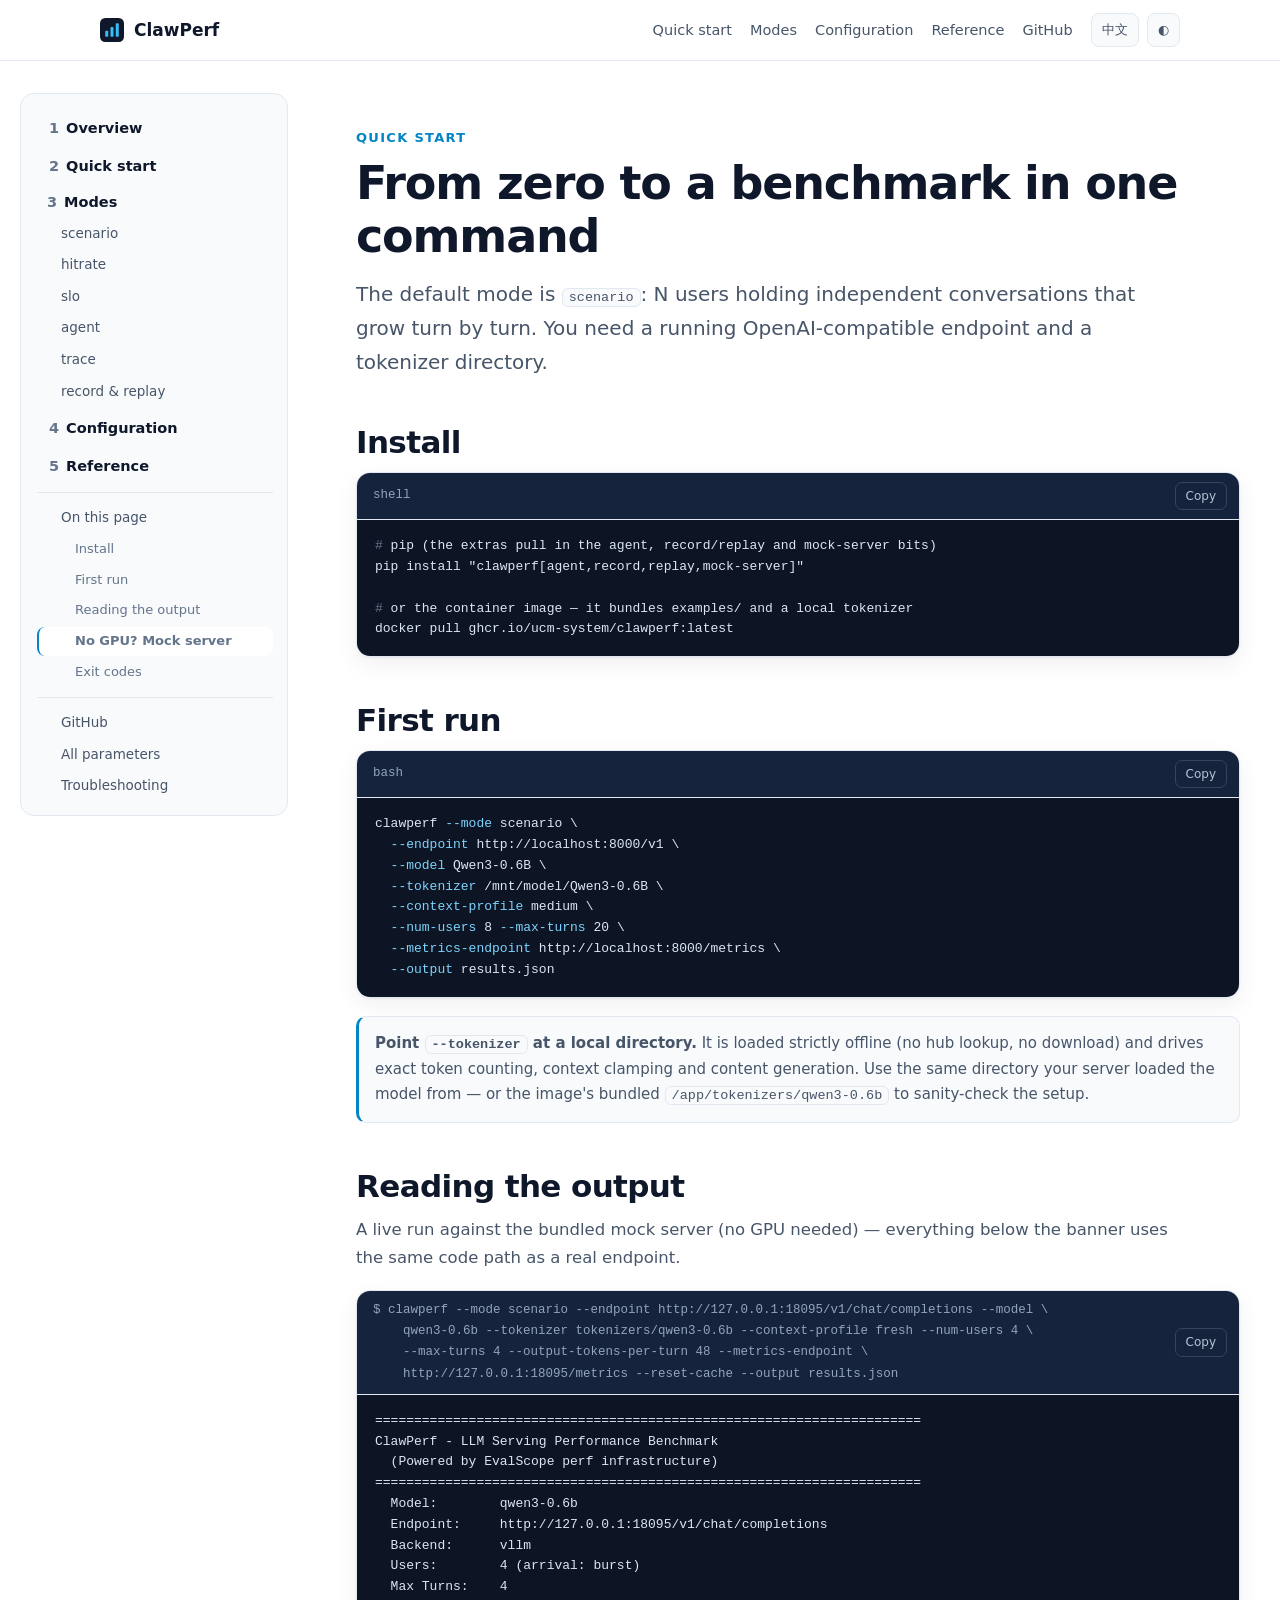
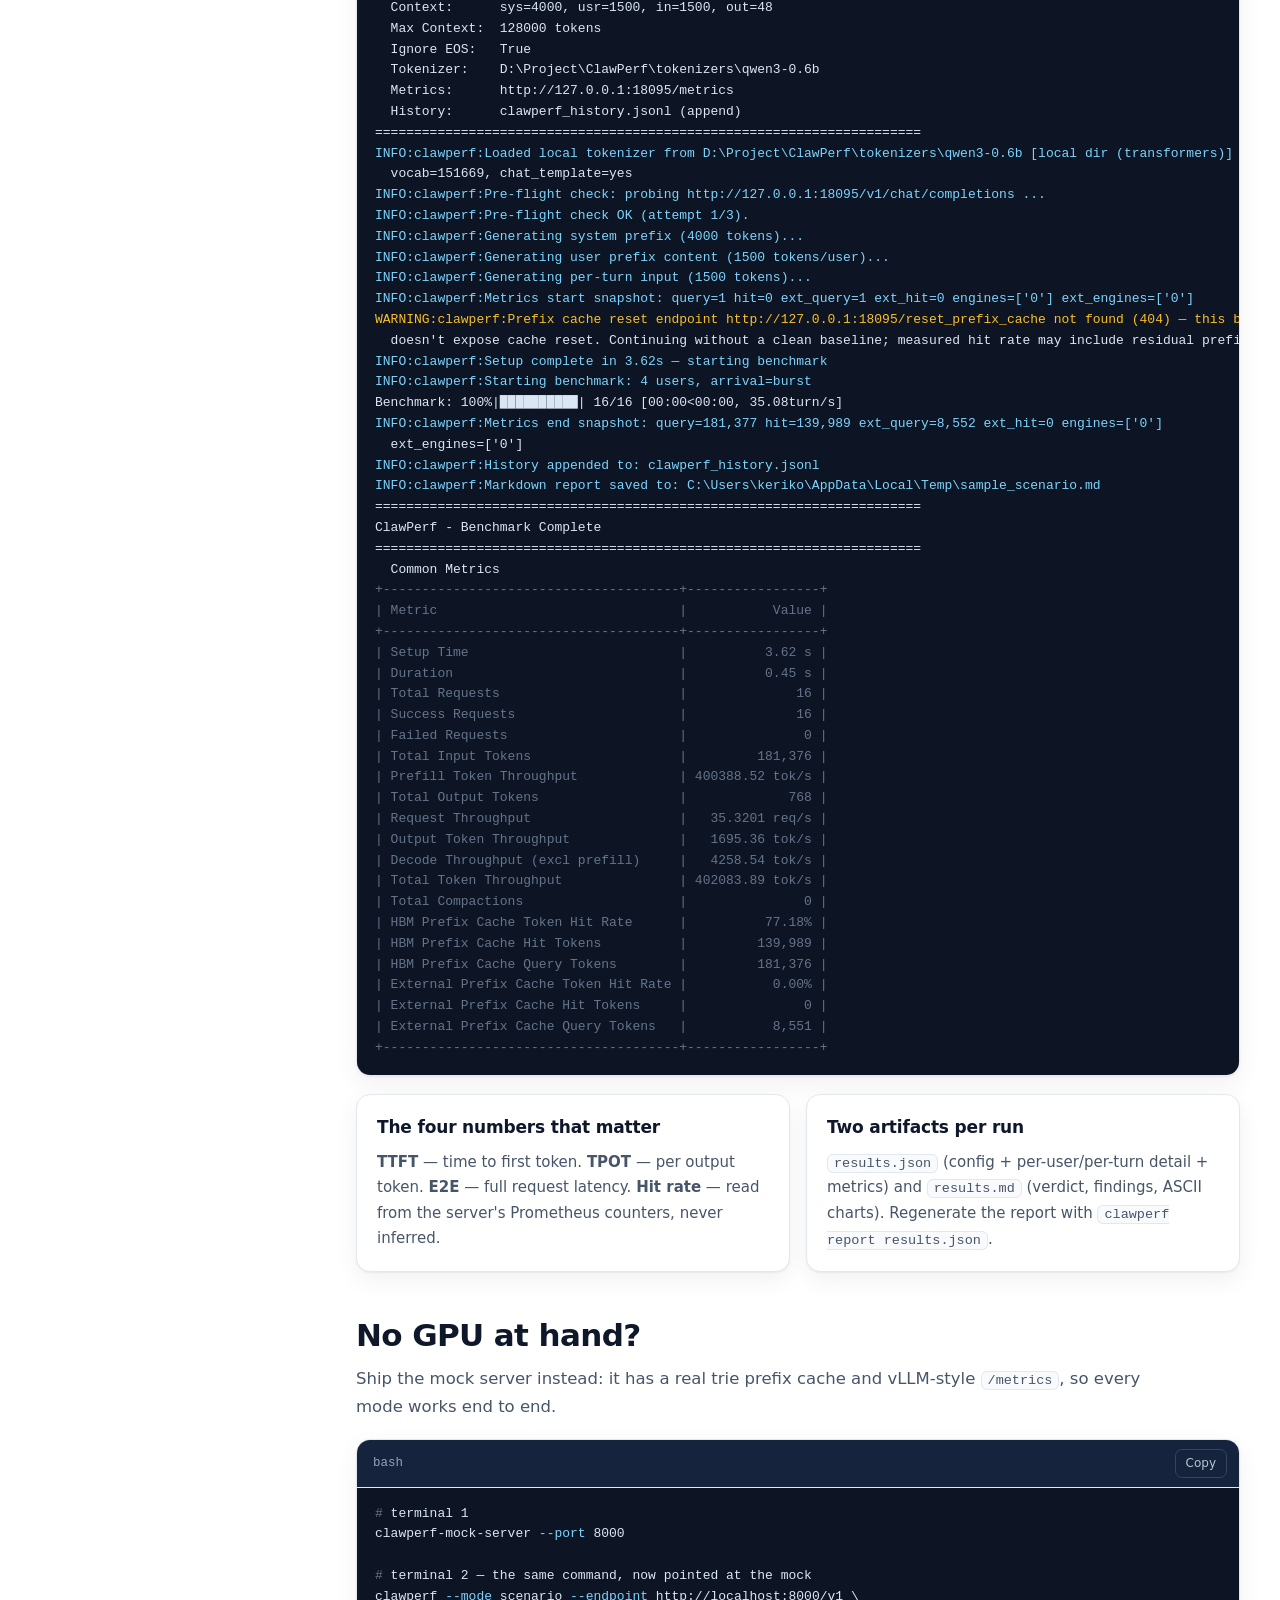
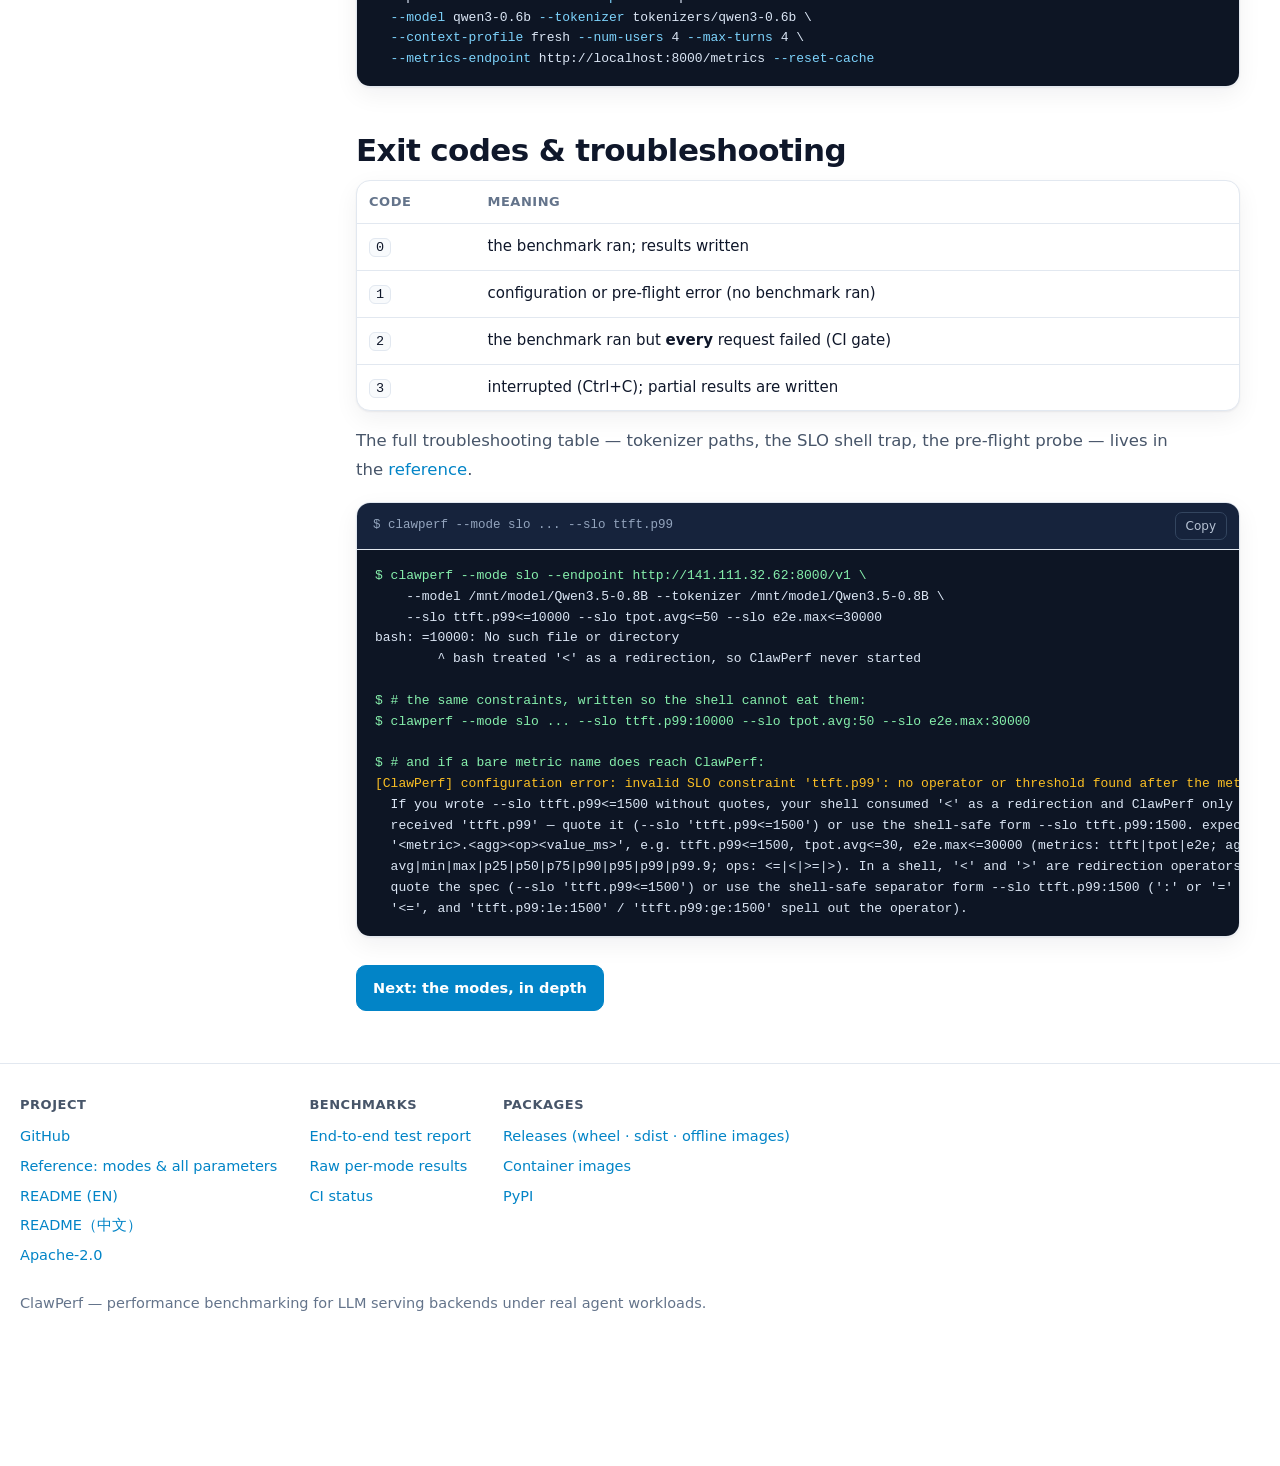
==== docs/quickstart.html @ f8c395c7 "docs: one page per mode, diagrams instead of screenshots, real output as code The single scrolling p" ====
<!DOCTYPE html>
<html lang='en' data-lang='en' data-theme='auto'>
<head>
<meta charset='utf-8'>
<meta name='viewport' content='width=device-width, initial-scale=1'>
<title>Quick start — ClawPerf</title>
<meta name='description' content='Install ClawPerf, run the default scenario mode and read the output.'>
<link rel='canonical' href='https://ucm-system.github.io/ClawPerf/quickstart.html'>
<meta property='og:type' content='website'>
<meta property='og:title' content='Quick start — ClawPerf'>
<meta property='og:description' content='Install ClawPerf, run the default scenario mode and read the output.'>
<meta property='og:url' content='https://ucm-system.github.io/ClawPerf/quickstart.html'>
<meta name='theme-color' content='#0f172a'>
<link rel='icon' href='data:image/svg+xml,%3Csvg xmlns='http://www.w3.org/2000/svg' viewBox='0 0 32 32'%3E%3Crect width='32' height='32' rx='7' fill='%230f172a'/%3E%3Cg fill='%2338bdf8'%3E%3Crect x='7' y='17' width='4' height='8' rx='1'/%3E%3Crect x='14' y='12' width='4' height='13' rx='1'/%3E%3Crect x='21' y='7' width='4' height='18' rx='1'/%3E%3C/g%3E%3C/svg%3E'>
<style>
  :root {
    --bg: #ffffff; --bg-soft: #f8fafc; --card: #ffffff; --border: #e2e8f0;
    --text: #0f172a; --text-soft: #475569; --text-muted: #64748b;
    --accent: #0284c7; --accent-soft: #e0f2fe; --green: #15803d; --green-soft: #dcfce7;
    --amber: #b45309; --amber-soft: #fef3c7; --red: #b91c1c; --red-soft: #fee2e2;
    --code-bg: #0d1524; --code-head: #16233c; --code-text: #dbe6f5;
    --shadow: 0 1px 2px rgba(15, 23, 42, .06), 0 8px 24px rgba(15, 23, 42, .06);
  }
  html[data-theme="dark"] {
    --bg: #0b1220; --bg-soft: #0f172a; --card: #111c33; --border: #1e293b;
    --text: #e8eef8; --text-soft: #b6c2d4; --text-muted: #8b9ab1;
    --accent: #38bdf8; --accent-soft: #0b2942; --green: #4ade80; --green-soft: #0d2a1c;
    --amber: #fbbf24; --amber-soft: #33260a; --red: #f87171; --red-soft: #3b1414;
    --code-bg: #060b16; --code-head: #0e1a2e; --code-text: #dbe6f5;
    --shadow: 0 1px 2px rgba(0, 0, 0, .4), 0 10px 30px rgba(0, 0, 0, .35);
  }
  @media (prefers-color-scheme: dark) {
    html[data-theme="auto"] {
      --bg: #0b1220; --bg-soft: #0f172a; --card: #111c33; --border: #1e293b;
      --text: #e8eef8; --text-soft: #b6c2d4; --text-muted: #8b9ab1;
      --accent: #38bdf8; --accent-soft: #0b2942; --green: #4ade80; --green-soft: #0d2a1c;
      --amber: #fbbf24; --amber-soft: #33260a; --red: #f87171; --red-soft: #3b1414;
      --code-bg: #060b16; --code-head: #0e1a2e; --code-text: #dbe6f5;
      --shadow: 0 1px 2px rgba(0, 0, 0, .4), 0 10px 30px rgba(0, 0, 0, .35);
    }
  }
  * { box-sizing: border-box; }
  html { scroll-behavior: smooth; scroll-padding-top: 84px; }
  body {
    margin: 0; background: var(--bg); color: var(--text); font-size: 16px; line-height: 1.7;
    font-family: 'PingFang SC', 'Microsoft YaHei', 'Noto Sans CJK SC', -apple-system,
                 BlinkMacSystemFont, 'Segoe UI', system-ui, sans-serif;
    -webkit-font-smoothing: antialiased;
  }
  a { color: var(--accent); text-decoration: none; }
  a:hover { text-decoration: underline; }
  .wrap { max-width: 1080px; margin: 0 auto; padding: 0 20px; }
  html[data-lang="en"] .zh { display: none; }
  html[data-lang="zh"] .en { display: none; }
  html[data-lang="zh"] body { line-height: 1.85; }

  header.top {
    position: sticky; top: 0; z-index: 20; background: var(--bg);
    background: color-mix(in srgb, var(--bg) 90%, transparent);
    backdrop-filter: blur(8px); border-bottom: 1px solid var(--border);
  }
  .top-inner { display: flex; align-items: center; gap: 18px; padding: 13px 0; }
  .brand { display: flex; align-items: center; gap: 10px; font-weight: 700; font-size: 17px; color: var(--text); }
  .brand:hover { text-decoration: none; }
  nav.toplinks { display: flex; gap: 18px; margin-left: auto; flex-wrap: wrap; }
  nav.toplinks a { color: var(--text-soft); font-size: 14.5px; }
  nav.toplinks a:hover { color: var(--accent); }
  .toggles { display: flex; gap: 8px; }
  button.toggle {
    font: inherit; font-size: 13px; color: var(--text-soft); background: var(--bg-soft);
    border: 1px solid var(--border); border-radius: 8px; padding: 5px 10px; cursor: pointer;
  }
  button.toggle:hover { border-color: var(--accent); color: var(--accent); }

  /* two-column layout: sticky index + content */
  .layout { display: grid; grid-template-columns: 268px minmax(0, 1fr); gap: 48px;
            max-width: 1320px; margin: 0 auto; padding: 32px 20px 0; align-items: start; }
  .layout > main { min-width: 0; }
  details.toc {
    position: sticky; top: 84px; max-height: calc(100vh - 108px); overflow-y: auto;
    padding: 14px 14px 14px 16px; background: var(--bg-soft);
    border: 1px solid var(--border); border-radius: 14px; font-size: 14.5px;
  }
  details.toc > summary { display: none; cursor: pointer; font-weight: 700; color: var(--text); list-style: none; }
  details.toc > summary::-webkit-details-marker { display: none; }
  details.toc > summary::after { content: " \25BE"; color: var(--text-muted); }
  nav.toc-nav { display: grid; gap: 2px; }
  nav.toc-nav a { display: block; color: var(--text-soft); padding: 5px 10px; border-radius: 8px;
                  border-left: 2px solid transparent; line-height: 1.45; }
  nav.toc-nav a:hover { color: var(--accent); background: var(--bg); text-decoration: none; }
  nav.toc-nav a.active { color: var(--accent); background: var(--bg); border-left-color: var(--accent); font-weight: 600; }
  nav.toc-nav a.lvl1 { font-weight: 600; color: var(--text); margin-top: 5px; }
  nav.toc-nav a.lvl2 { padding-left: 22px; font-size: 13.5px; }
  nav.toc-nav a.lvl3 { padding-left: 36px; font-size: 13px; color: var(--text-muted); }
  nav.toc-nav .num { color: var(--text-muted); font-variant-numeric: tabular-nums; margin-right: 7px; font-weight: 600; }
  nav.toc-nav .group { display: block; font-weight: 600; color: var(--text); padding: 6px 10px 2px; font-size: 14.5px; }
  nav.toc-nav a.lvl1.active .num, nav.toc-nav a.lvl1:hover .num { color: var(--accent); }
  nav.toc-nav .sep { height: 1px; background: var(--border); margin: 8px 0; }

  h1 { font-size: clamp(32px, 5vw, 46px); line-height: 1.15; letter-spacing: -.025em; margin: 8px 0 14px; }
  h2 { font-size: clamp(24px, 3vw, 31px); line-height: 1.25; letter-spacing: -.02em; margin: 44px 0 10px; }
  h2:first-child { margin-top: 0; }
  h3 { font-size: 20px; margin: 30px 0 8px; letter-spacing: -.01em; }
  h4.mode-params { font-size: 16px; margin: 26px 0 6px; color: var(--text-soft); }
  .eyebrow { font-size: 13px; font-weight: 700; letter-spacing: .1em; text-transform: uppercase;
             color: var(--accent); margin: 0 0 8px; }
  .lead { font-size: clamp(17px, 2.2vw, 20px); color: var(--text-soft); max-width: 780px; margin: 0 0 22px; }
  p.sub { font-size: 16.5px; color: var(--text-soft); margin: 0 0 18px; max-width: 830px; }
  .why { font-size: 16.5px; color: var(--text-soft); margin: 0 0 18px; max-width: 860px; }
  .label { display: block; font-size: 13px; font-weight: 700; letter-spacing: .08em;
           text-transform: uppercase; color: var(--text-muted); margin: 26px 0 10px; }
  ul.tight { margin: 0 0 16px; padding-left: 22px; color: var(--text-soft); }
  ul.tight li { margin-bottom: 7px; }

  .grid { display: grid; gap: 16px; }
  .grid.c2 { grid-template-columns: repeat(auto-fit, minmax(300px, 1fr)); }
  .grid.c3 { grid-template-columns: repeat(auto-fit, minmax(230px, 1fr)); }
  .card { background: var(--card); border: 1px solid var(--border); border-radius: 14px;
          padding: 18px 20px; box-shadow: var(--shadow); }
  .card h3 { margin: 0 0 8px; font-size: 17px; }
  .card p { margin: 0 0 8px; color: var(--text-soft); font-size: 15px; }
  .card p:last-child { margin-bottom: 0; }
  .card .tag { display: inline-block; font-size: 12px; color: var(--accent);
               background: var(--accent-soft); border-radius: 999px; padding: 2px 10px; margin-bottom: 10px; }
  a.card-link { display: block; color: var(--text); }
  a.card-link:hover { text-decoration: none; border-color: var(--accent); }
  a.card-link b { display: block; font-size: 17px; margin-bottom: 6px; }
  a.card-link span { font-size: 14.5px; color: var(--text-muted); }
  a.card-link code { color: var(--accent); font-size: 16px; }

  /* code blocks */
  .sample { margin: 0 0 18px; border: 1px solid var(--border); border-radius: 14px;
            overflow: hidden; box-shadow: var(--shadow); }
  .sample-head {
    display: flex; align-items: center; gap: 12px; padding: 9px 12px 9px 16px;
    background: var(--code-head); border-bottom: 1px solid var(--border);
  }
  .sample-title {
    flex: 1; min-width: 0; font-family: ui-monospace, SFMono-Regular, Menlo, Consolas, monospace;
    font-size: 12.5px; color: #93a4bd; white-space: pre-wrap; word-break: break-word;
  }
  button.copy {
    flex: none; font: inherit; font-size: 12px; color: #b6c2d4; background: transparent;
    border: 1px solid #33455f; border-radius: 7px; padding: 3px 10px; cursor: pointer;
  }
  button.copy:hover { color: #fff; border-color: #64748b; }
  .sample pre {
    margin: 0; padding: 16px 18px; background: var(--code-bg); color: var(--code-text);
    overflow-x: auto; font-size: 13px; line-height: 1.6;
  }
  .sample pre code { font-family: ui-monospace, SFMono-Regular, Menlo, Consolas, 'Liberation Mono', monospace; }
  pre .cmd { color: #86efac; }
  pre .log { color: #7dd3fc; }
  pre .warn { color: #fbbf24; }
  pre .ok { color: #4ade80; }
  pre .err { color: #f87171; }
  pre .rule { color: #64748b; }
  pre .head { color: #c4b5fd; }
  pre .flag { color: #7dd3fc; }
  pre .cmt { color: #64748b; }
  code.inline { background: var(--bg-soft); border: 1px solid var(--border); border-radius: 6px;
                padding: 1px 6px; font-family: ui-monospace, SFMono-Regular, Menlo, Consolas, monospace;
                font-size: 13.5px; }

  table { width: 100%; border-collapse: collapse; font-size: 15px; }
  th, td { text-align: left; padding: 10px 12px; border-bottom: 1px solid var(--border); vertical-align: top; }
  th { color: var(--text-muted); font-weight: 600; font-size: 13px; text-transform: uppercase; letter-spacing: .04em; }
  tbody tr:last-child td { border-bottom: none; }
  .tbl-scroll { overflow-x: auto; border: 1px solid var(--border); border-radius: 14px;
                background: var(--card); box-shadow: var(--shadow); margin-bottom: 16px; }
  table.kv td:first-child { white-space: nowrap; }
  table.kv code { font-weight: 600; }
  td.num, th.num { text-align: right; font-variant-numeric: tabular-nums; }

  .note { font-size: 15px; color: var(--text-soft); background: var(--bg-soft);
          border: 1px solid var(--border); border-left: 3px solid var(--accent);
          border-radius: 10px; padding: 14px 16px; margin: 0 0 18px; }
  figure.diagram { margin: 24px 0; }
  figure.diagram img { display: block; width: 100%; max-width: 820px; height: auto; margin: 0 auto;
                       background: #fff; border: 1px solid var(--border); border-radius: 14px; padding: 14px; }
  figcaption { color: var(--text-muted); font-size: 13.5px; margin-top: 10px; max-width: 820px; }

  .pill { display: inline-block; font-size: 13.5px; border: 1px solid var(--border); background: var(--bg-soft);
          border-radius: 999px; padding: 4px 12px; margin: 0 6px 6px 0; color: var(--text-soft); }
  .pill:hover { border-color: var(--accent); color: var(--accent); text-decoration: none; }
  .next { display: flex; flex-wrap: wrap; gap: 10px; align-items: center; margin: 28px 0 0; }
  .btn { display: inline-flex; align-items: center; gap: 8px; padding: 10px 16px; border-radius: 10px;
         font-size: 14.5px; font-weight: 600; border: 1px solid var(--border);
         background: var(--card); color: var(--text); }
  .btn:hover { text-decoration: none; border-color: var(--accent); }
  .btn.primary { background: var(--accent); border-color: var(--accent); color: #fff; }
  footer { border-top: 1px solid var(--border); margin-top: 52px; padding: 30px 0 56px;
           color: var(--text-muted); font-size: 14.5px; }
  footer .cols { display: flex; flex-wrap: wrap; gap: 32px; max-width: 1320px; margin: 0 auto; padding: 0 20px; }
  footer h4 { margin: 0 0 8px; font-size: 13px; color: var(--text-soft); text-transform: uppercase; letter-spacing: .04em; }
  footer ul { list-style: none; margin: 0; padding: 0; display: grid; gap: 5px; }
  footer .fine { max-width: 1320px; margin: 24px auto 0; padding: 0 20px; }

  @media (max-width: 1100px) {
    .layout { grid-template-columns: 1fr; gap: 0; padding-top: 20px; }
    details.toc { position: static; max-height: none; margin-bottom: 24px; }
    details.toc > summary { display: block; }
  }
  @media (max-width: 780px) { nav.toplinks { display: none; } }
</style>
</head>
<body>

<header class='top'>
  <div class='wrap top-inner'>
    <a class='brand' href='index.html'>
      <svg width='24' height='24' viewBox='0 0 32 32' aria-hidden='true'>
        <rect width='32' height='32' rx='7' fill='#0f172a'/>
        <g fill='#38bdf8'>
          <rect x='7' y='17' width='4' height='8' rx='1'/>
          <rect x='14' y='12' width='4' height='13' rx='1'/>
          <rect x='21' y='7' width='4' height='18' rx='1'/>
        </g>
      </svg>
      ClawPerf
    </a>
    <nav class='toplinks'>
      <a href='quickstart.html'><span class='en'>Quick start</span><span class='zh'>快速开始</span></a>
      <a href='modes/scenario.html'><span class='en'>Modes</span><span class='zh'>模式</span></a>
      <a href='configuration.html'><span class='en'>Configuration</span><span class='zh'>配置</span></a>
      <a href='reference.html'><span class='en'>Reference</span><span class='zh'>完整参考</span></a>
      <a href='https://github.com/ucm-system/ClawPerf'>GitHub</a>
    </nav>
    <div class='toggles'>
      <button class='toggle' id='lang-btn' type='button' aria-label='Switch language'>中文</button>
      <button class='toggle' id='theme-btn' type='button' aria-label='Switch theme'>◐</button>
    </div>
  </div>
</header>

<div class='layout'>
  <details class='toc' id='toc'>
    <summary><span class='en'>Contents</span><span class='zh'>目录</span></summary>
    <nav class='toc-nav'>
<a class='lvl1' href='index.html'><span class='num'>1</span><span class='en'>Overview</span><span class='zh'>总览</span></a>
<a class='lvl1' href='quickstart.html'><span class='num'>2</span><span class='en'>Quick start</span><span class='zh'>快速开始</span></a>
<span class='group'><span class='num'>3</span><span class='en'>Modes</span><span class='zh'>模式</span></span>
<a class='lvl2' href='modes/scenario.html'><span class='en'>scenario</span><span class='zh'>scenario</span></a>
<a class='lvl2' href='modes/hitrate.html'><span class='en'>hitrate</span><span class='zh'>hitrate</span></a>
<a class='lvl2' href='modes/slo.html'><span class='en'>slo</span><span class='zh'>slo</span></a>
<a class='lvl2' href='modes/agent.html'><span class='en'>agent</span><span class='zh'>agent</span></a>
<a class='lvl2' href='modes/trace.html'><span class='en'>trace</span><span class='zh'>trace</span></a>
<a class='lvl2' href='modes/record-replay.html'><span class='en'>record &amp; replay</span><span class='zh'>record &amp; replay</span></a>
<a class='lvl1' href='configuration.html'><span class='num'>4</span><span class='en'>Configuration</span><span class='zh'>配置</span></a>
<a class='lvl1' href='reference.html'><span class='num'>5</span><span class='en'>Reference</span><span class='zh'>完整参考</span></a>
<div class='sep'></div>
<a class='lvl2' href='#install'><span class='en'>On this page</span><span class='zh'>本页目录</span></a>
<a class='lvl3' href='#install'><span class='en'>Install</span><span class='zh'>安装</span></a>
<a class='lvl3' href='#first-run'><span class='en'>First run</span><span class='zh'>首次运行</span></a>
<a class='lvl3' href='#output'><span class='en'>Reading the output</span><span class='zh'>怎么读输出</span></a>
<a class='lvl3' href='#nogpu'><span class='en'>No GPU? Mock server</span><span class='zh'>没有 GPU？</span></a>
<a class='lvl3' href='#exit'><span class='en'>Exit codes</span><span class='zh'>退出码</span></a>
<div class='sep'></div>
<a class='lvl2' href='https://github.com/ucm-system/ClawPerf'><span class='en'>GitHub</span><span class='zh'>GitHub</span></a>
<a class='lvl2' href='reference.html#params'><span class='en'>All parameters</span><span class='zh'>全部参数</span></a>
<a class='lvl2' href='reference.html#trouble'><span class='en'>Troubleshooting</span><span class='zh'>故障排查</span></a>
    </nav>
  </details>
  <main>
<div class='wrap' style='padding-top:34px'>
  <p class='eyebrow'><span class='en'>Quick start</span><span class='zh'>快速开始</span></p>
  <h1><span class='en'>From zero to a benchmark in one command</span><span class='zh'>一条命令跑起第一个基准</span></h1>
  <p class='lead'><span class='en'>The default mode is <code class='inline'>scenario</code>: N users holding independent conversations that grow turn by turn. You need a running OpenAI-compatible endpoint and a tokenizer directory.</span><span class='zh'>默认模式是 <code class='inline'>scenario</code>：N 个用户各自进行不断增长的多轮会话。只需要一个正在运行的 OpenAI 兼容端点和一个 tokenizer 目录。</span></p>

  <h2 id='install'><span class='en'>Install</span><span class='zh'>安装</span></h2>
  <div class='sample'>
  <div class='sample-head'><span class='sample-title'>shell</span><button class='copy' type='button' data-copy>Copy</button></div>
  <pre><code><span class='cmt'>#</span> pip (the extras pull in the agent, record/replay and mock-server bits)
pip install "clawperf[agent,record,replay,mock-server]"

<span class='cmt'>#</span> or the container image — it bundles examples/ and a local tokenizer
docker pull ghcr.io/ucm-system/clawperf:latest</code></pre>
</div>

  <h2 id='first-run'><span class='en'>First run</span><span class='zh'>首次运行</span></h2>
  <div class='sample'>
  <div class='sample-head'><span class='sample-title'>bash</span><button class='copy' type='button' data-copy>Copy</button></div>
  <pre><code>clawperf <span class='flag'>--mode</span> scenario \
  <span class='flag'>--endpoint</span> http://localhost:8000/v1 \
  <span class='flag'>--model</span> Qwen3-0.6B \
  <span class='flag'>--tokenizer</span> /mnt/model/Qwen3-0.6B \
  <span class='flag'>--context-profile</span> medium \
  <span class='flag'>--num-users</span> 8 <span class='flag'>--max-turns</span> 20 \
  <span class='flag'>--metrics-endpoint</span> http://localhost:8000/metrics \
  <span class='flag'>--output</span> results.json</code></pre>
</div>
  <p class='note'><span class='en'><b>Point <code class='inline'>--tokenizer</code> at a local directory.</b> It is loaded strictly offline (no hub lookup, no download) and drives exact token counting, context clamping and content generation. Use the same directory your server loaded the model from — or the image's bundled <code class='inline'>/app/tokenizers/qwen3-0.6b</code> to sanity-check the setup.</span><span class='zh'><b>把 <code class='inline'>--tokenizer</code> 指向本地目录。</b>它会严格离线加载（不查 hub、不下载），并负责精确分词、上下文裁剪与内容生成。指向服务端加载模型的同一个目录即可 —— 也可以先用镜像内置的 <code class='inline'>/app/tokenizers/qwen3-0.6b</code> 验证环境。</span></p>

  <h2 id='output'><span class='en'>Reading the output</span><span class='zh'>怎么读输出</span></h2>
  <p class='sub'><span class='en'>A live run against the bundled mock server (no GPU needed) — everything below the banner uses the same code path as a real endpoint.</span><span class='zh'>以下是在内置 mock server 上的实跑（无需 GPU）—— 横幅以下走的是与真实端点完全相同的代码路径。</span></p>
  <div class='sample'>
  <div class='sample-head'><span class='sample-title'>$ clawperf <span class='flag'>--mode</span> scenario <span class='flag'>--endpoint</span> http://127.0.0.1:18095/v1/chat/completions <span class='flag'>--model</span> \
    qwen3-0.6b <span class='flag'>--tokenizer</span> tokenizers/qwen3-0.6b <span class='flag'>--context-profile</span> fresh <span class='flag'>--num-users</span> 4 \
    <span class='flag'>--max-turns</span> 4 <span class='flag'>--output-tokens-per-turn</span> 48 <span class='flag'>--metrics-endpoint</span> \
    http://127.0.0.1:18095/metrics <span class='flag'>--reset-cache</span> <span class='flag'>--output</span> results.json</span><button class='copy' type='button' data-copy>Copy</button></div>
  <pre><code>======================================================================
ClawPerf - LLM Serving Performance Benchmark
  (Powered by EvalScope perf infrastructure)
======================================================================
  Model:        qwen3-0.6b
  Endpoint:     http://127.0.0.1:18095/v1/chat/completions
  Backend:      vllm
  Users:        4 (arrival: burst)
  Max Turns:    4
  Context:      sys=4000, usr=1500, in=1500, out=48
  Max Context:  128000 tokens
  Ignore EOS:   True
  Tokenizer:    D:\Project\ClawPerf\tokenizers\qwen3-0.6b
  Metrics:      http://127.0.0.1:18095/metrics
  History:      clawperf_history.jsonl (append)
======================================================================
<span class='log'>INFO:clawperf:Loaded local tokenizer from D:\Project\ClawPerf\tokenizers\qwen3-0.6b [local dir (transformers)] —</span>
  vocab=151669, chat_template=yes
<span class='log'>INFO:clawperf:Pre-flight check: probing http://127.0.0.1:18095/v1/chat/completions ...</span>
<span class='log'>INFO:clawperf:Pre-flight check OK (attempt 1/3).</span>
<span class='log'>INFO:clawperf:Generating system prefix (4000 tokens)...</span>
<span class='log'>INFO:clawperf:Generating user prefix content (1500 tokens/user)...</span>
<span class='log'>INFO:clawperf:Generating per-turn input (1500 tokens)...</span>
<span class='log'>INFO:clawperf:Metrics start snapshot: query=1 hit=0 ext_query=1 ext_hit=0 engines=['0'] ext_engines=['0']</span>
<span class='warn'>WARNING:clawperf:Prefix cache reset endpoint http://127.0.0.1:18095/reset_prefix_cache not found (404) — this backend</span>
  doesn't expose cache reset. Continuing without a clean baseline; measured hit rate may include residual prefixes.
<span class='log'>INFO:clawperf:Setup complete in 3.62s — starting benchmark</span>
<span class='log'>INFO:clawperf:Starting benchmark: 4 users, arrival=burst</span>
Benchmark: 100%|██████████| 16/16 [00:00&lt;00:00, 35.08turn/s]
<span class='log'>INFO:clawperf:Metrics end snapshot: query=181,377 hit=139,989 ext_query=8,552 ext_hit=0 engines=['0']</span>
  ext_engines=['0']
<span class='log'>INFO:clawperf:History appended to: clawperf_history.jsonl</span>
<span class='log'>INFO:clawperf:Markdown report saved to: C:\Users\keriko\AppData\Local\Temp\sample_scenario.md</span>
======================================================================
ClawPerf - Benchmark Complete
======================================================================
  Common Metrics
<span class='rule'>+--------------------------------------+-----------------+</span>
<span class='rule'>| Metric                               |           Value |</span>
<span class='rule'>+--------------------------------------+-----------------+</span>
<span class='rule'>| Setup Time                           |          3.62 s |</span>
<span class='rule'>| Duration                             |          0.45 s |</span>
<span class='rule'>| Total Requests                       |              16 |</span>
<span class='rule'>| Success Requests                     |              16 |</span>
<span class='rule'>| Failed Requests                      |               0 |</span>
<span class='rule'>| Total Input Tokens                   |         181,376 |</span>
<span class='rule'>| Prefill Token Throughput             | 400388.52 tok/s |</span>
<span class='rule'>| Total Output Tokens                  |             768 |</span>
<span class='rule'>| Request Throughput                   |   35.3201 req/s |</span>
<span class='rule'>| Output Token Throughput              |   1695.36 tok/s |</span>
<span class='rule'>| Decode Throughput (excl prefill)     |   4258.54 tok/s |</span>
<span class='rule'>| Total Token Throughput               | 402083.89 tok/s |</span>
<span class='rule'>| Total Compactions                    |               0 |</span>
<span class='rule'>| HBM Prefix Cache Token Hit Rate      |          77.18% |</span>
<span class='rule'>| HBM Prefix Cache Hit Tokens          |         139,989 |</span>
<span class='rule'>| HBM Prefix Cache Query Tokens        |         181,376 |</span>
<span class='rule'>| External Prefix Cache Token Hit Rate |           0.00% |</span>
<span class='rule'>| External Prefix Cache Hit Tokens     |               0 |</span>
<span class='rule'>| External Prefix Cache Query Tokens   |           8,551 |</span>
<span class='rule'>+--------------------------------------+-----------------+</span></code></pre>
</div>
  <div class='grid c2'>
    <div class='card'><h3><span class='en'>The four numbers that matter</span><span class='zh'>四个关键数字</span></h3>
      <p><span class='en'><b>TTFT</b> — time to first token. <b>TPOT</b> — per output token. <b>E2E</b> — full request latency. <b>Hit rate</b> — read from the server's Prometheus counters, never inferred.</span><span class='zh'><b>TTFT</b> —— 首 token 时延。<b>TPOT</b> —— 每输出 token。<b>E2E</b> —— 请求端到端时延。<b>命中率</b> —— 直接读服务端 Prometheus 计数器，从不推断。</span></p></div>
    <div class='card'><h3><span class='en'>Two artifacts per run</span><span class='zh'>每次运行两个产物</span></h3>
      <p><span class='en'><code class='inline'>results.json</code> (config + per-user/per-turn detail + metrics) and <code class='inline'>results.md</code> (verdict, findings, ASCII charts). Regenerate the report with <code class='inline'>clawperf report results.json</code>.</span><span class='zh'><code class='inline'>results.json</code>（配置 + 按用户/按轮明细 + 指标）与 <code class='inline'>results.md</code>（结论、发现、ASCII 图表）。可用 <code class='inline'>clawperf report results.json</code> 重新生成报告。</span></p></div>
  </div>

  <h2 id='nogpu'><span class='en'>No GPU at hand?</span><span class='zh'>手边没有 GPU？</span></h2>
  <p class='sub'><span class='en'>Ship the mock server instead: it has a real trie prefix cache and vLLM-style <code class='inline'>/metrics</code>, so every mode works end to end.</span><span class='zh'>用内置 mock server 替代：它带真实的字典树前缀缓存与 vLLM 风格 <code class='inline'>/metrics</code>，所有模式都能跑通。</span></p>
  <div class='sample'>
  <div class='sample-head'><span class='sample-title'>bash</span><button class='copy' type='button' data-copy>Copy</button></div>
  <pre><code><span class='cmt'>#</span> terminal 1
clawperf-mock-server <span class='flag'>--port</span> 8000

<span class='cmt'>#</span> terminal 2 — the same command, now pointed at the mock
clawperf <span class='flag'>--mode</span> scenario <span class='flag'>--endpoint</span> http://localhost:8000/v1 \
  <span class='flag'>--model</span> qwen3-0.6b <span class='flag'>--tokenizer</span> tokenizers/qwen3-0.6b \
  <span class='flag'>--context-profile</span> fresh <span class='flag'>--num-users</span> 4 <span class='flag'>--max-turns</span> 4 \
  <span class='flag'>--metrics-endpoint</span> http://localhost:8000/metrics <span class='flag'>--reset-cache</span></code></pre>
</div>

  <h2 id='exit'><span class='en'>Exit codes &amp; troubleshooting</span><span class='zh'>退出码与故障排查</span></h2>
  <div class='tbl-scroll'><table>
    <thead><tr><th><span class='en'>Code</span><span class='zh'>退出码</span></th><th><span class='en'>Meaning</span><span class='zh'>含义</span></th></tr></thead>
    <tbody>
      <tr><td><code class='inline'>0</code></td><td><span class='en'>the benchmark ran; results written</span><span class='zh'>基准跑完并写出结果</span></td></tr>
      <tr><td><code class='inline'>1</code></td><td><span class='en'>configuration or pre-flight error (no benchmark ran)</span><span class='zh'>配置或预检错误（未开始跑基准）</span></td></tr>
      <tr><td><code class='inline'>2</code></td><td><span class='en'>the benchmark ran but <b>every</b> request failed (CI gate)</span><span class='zh'>基准跑了但<b>全部</b>请求失败（CI 门禁）</span></td></tr>
      <tr><td><code class='inline'>3</code></td><td><span class='en'>interrupted (Ctrl+C); partial results are written</span><span class='zh'>被中断（Ctrl+C）；退出前会写出部分结果</span></td></tr>
    </tbody>
  </table></div>
  <p class='sub'><span class='en'>The full troubleshooting table — tokenizer paths, the SLO shell trap, the pre-flight probe — lives in the <a href='reference.html#trouble'>reference</a>.</span><span class='zh'>完整的故障排查表（tokenizer 路径、SLO 引号陷阱、预检探针）在<a href='reference.html#trouble'>完整参考</a>里。</span></p>
  <div class='sample'>
  <div class='sample-head'><span class='sample-title'>$ clawperf <span class='flag'>--mode</span> slo ... <span class='flag'>--slo</span> ttft.p99</span><button class='copy' type='button' data-copy>Copy</button></div>
  <pre><code><span class='cmd'>$ clawperf --mode slo --endpoint http://141.111.32.62:8000/v1 \</span>
    --model /mnt/model/Qwen3.5-0.8B --tokenizer /mnt/model/Qwen3.5-0.8B \
    --slo ttft.p99&lt;=10000 --slo tpot.avg&lt;=50 --slo e2e.max&lt;=30000
bash: =10000: No such file or directory
        ^ bash treated '&lt;' as a redirection, so ClawPerf never started

<span class='cmd'>$ # the same constraints, written so the shell cannot eat them:</span>
<span class='cmd'>$ clawperf --mode slo ... --slo ttft.p99:10000 --slo tpot.avg:50 --slo e2e.max:30000</span>

<span class='cmd'>$ # and if a bare metric name does reach ClawPerf:</span>
<span class='warn'>[ClawPerf] configuration error: invalid SLO constraint 'ttft.p99': no operator or threshold found after the metric.</span>
  If you wrote --slo ttft.p99&lt;=1500 without quotes, your shell consumed '&lt;' as a redirection and ClawPerf only
  received 'ttft.p99' — quote it (--slo 'ttft.p99&lt;=1500') or use the shell-safe form --slo ttft.p99:1500. expected
  '&lt;metric&gt;.&lt;agg&gt;&lt;op&gt;&lt;value_ms&gt;', e.g. ttft.p99&lt;=1500, tpot.avg&lt;=30, e2e.max&lt;=30000 (metrics: ttft|tpot|e2e; aggs:
  avg|min|max|p25|p50|p75|p90|p95|p99|p99.9; ops: &lt;=|&lt;|&gt;=|&gt;). In a shell, '&lt;' and '&gt;' are redirection operators —
  quote the spec (--slo 'ttft.p99&lt;=1500') or use the shell-safe separator form --slo ttft.p99:1500 (':' or '=' means
  '&lt;=', and 'ttft.p99:le:1500' / 'ttft.p99:ge:1500' spell out the operator).</code></pre>
</div>
  <div class='next'>
    <a class='btn primary' href='modes/scenario.html'><span class='en'>Next: the modes, in depth</span><span class='zh'>下一步：模式详解</span></a>
  </div>
</div>
  </main>
</div>

<footer>
  <div class='cols'>
    <div>
      <h4><span class='en'>Project</span><span class='zh'>项目</span></h4>
      <ul>
        <li><a href='https://github.com/ucm-system/ClawPerf'>GitHub</a></li>
        <li><a href='reference.html'><span class='en'>Reference: modes &amp; all parameters</span><span class='zh'>完整参考：模式与全部参数</span></a></li>
        <li><a href='https://github.com/ucm-system/ClawPerf/blob/main/README.md'>README (EN)</a></li>
        <li><a href='https://github.com/ucm-system/ClawPerf/blob/main/README_CN.md'>README（中文）</a></li>
        <li><a href='https://github.com/ucm-system/ClawPerf/blob/main/LICENSE'>Apache-2.0</a></li>
      </ul>
    </div>
    <div>
      <h4><span class='en'>Benchmarks</span><span class='zh'>基准与报告</span></h4>
      <ul>
        <li><a href='https://github.com/ucm-system/ClawPerf/blob/main/docs/E2E_TEST_REPORT.md'><span class='en'>End-to-end test report</span><span class='zh'>端到端测试报告</span></a></li>
        <li><a href='https://github.com/ucm-system/ClawPerf/tree/main/results_e2e'><span class='en'>Raw per-mode results</span><span class='zh'>各模式原始结果</span></a></li>
        <li><a href='https://github.com/ucm-system/ClawPerf/actions/workflows/ci.yml'><span class='en'>CI status</span><span class='zh'>CI 状态</span></a></li>
      </ul>
    </div>
    <div>
      <h4><span class='en'>Packages</span><span class='zh'>分发包</span></h4>
      <ul>
        <li><a href='https://github.com/ucm-system/ClawPerf/releases'><span class='en'>Releases (wheel · sdist · offline images)</span><span class='zh'>发行版（wheel · 源码包 · 离线镜像）</span></a></li>
        <li><a href='https://github.com/ucm-system/ClawPerf/pkgs/container/clawperf'><span class='en'>Container images</span><span class='zh'>容器镜像</span></a></li>
        <li><a href='https://pypi.org/project/clawperf/'>PyPI</a></li>
      </ul>
    </div>
  </div>
  <div class='fine'>
    <span class='en'>ClawPerf — performance benchmarking for LLM serving backends under real agent workloads.</span><span class='zh'>ClawPerf —— 面向真实 Agent 负载的 LLM 推理服务性能基准工具。</span>
  </div>
</footer>

<script>
(function () {
  var root = document.documentElement;
  var store = {
    get: function (k) { try { return localStorage.getItem(k); } catch (e) { return null; } },
    set: function (k, v) { try { localStorage.setItem(k, v); } catch (e) {} }
  };

  var savedTheme = store.get('clawperf-theme');
  var mq = window.matchMedia('(prefers-color-scheme: dark)');
  function applyTheme() {
    var t = root.getAttribute('data-theme');
    var dark = t === 'dark' || (t === 'auto' && mq.matches);
    root.setAttribute('data-theme', dark ? 'dark' : 'light');
    root.setAttribute('data-theme-choice', t);
  }
  root.setAttribute('data-theme', savedTheme || 'auto');
  applyTheme();
  if (mq.addEventListener) { mq.addEventListener('change', function () { if (root.getAttribute('data-theme-choice') === 'auto') applyTheme(); }); }

  var savedLang = store.get('clawperf-lang');
  var lang = savedLang || ((navigator.language || '').toLowerCase().indexOf('zh') === 0 ? 'zh' : 'en');
  function applyLang() {
    root.setAttribute('data-lang', lang);
    root.setAttribute('lang', lang === 'zh' ? 'zh-CN' : 'en');
    var btn = document.getElementById('lang-btn');
    if (btn) { btn.textContent = lang === 'zh' ? 'English' : '中文'; }
  }
  applyLang();
  document.getElementById('lang-btn').addEventListener('click', function () {
    lang = lang === 'zh' ? 'en' : 'zh';
    store.set('clawperf-lang', lang);
    applyLang();
  });
  document.getElementById('theme-btn').addEventListener('click', function () {
    var cur = root.getAttribute('data-theme') === 'dark' ? 'light' : 'dark';
    store.set('clawperf-theme', cur);
    root.setAttribute('data-theme', cur);
    root.setAttribute('data-theme-choice', cur);
    applyTheme();
  });

  // copy buttons on the captured-output blocks
  document.querySelectorAll('button.copy').forEach(function (btn) {
    btn.addEventListener('click', function () {
      var pre = btn.closest('.sample').querySelector('pre');
      var text = pre ? pre.innerText : '';
      var done = function () {
        var old = btn.textContent;
        btn.textContent = root.getAttribute('data-lang') === 'zh' ? '已复制' : 'Copied';
        setTimeout(function () { btn.textContent = old; }, 1200);
      };
      if (navigator.clipboard && navigator.clipboard.writeText) {
        navigator.clipboard.writeText(text).then(done, done);
      } else {
        var r = document.createRange(); r.selectNode(pre);
        window.getSelection().removeAllRanges(); window.getSelection().addRange(r);
        try { document.execCommand('copy'); } catch (err) {}
        window.getSelection().removeAllRanges(); done();
      }
    });
  });

  // left index: always open on wide screens, a disclosure on narrow ones
  var toc = document.getElementById('toc');
  if (toc) {
    var wide = window.matchMedia('(min-width: 1101px)');
    function syncToc() { if (wide.matches) { toc.open = true; } }
    syncToc();
    if (wide.addEventListener) { wide.addEventListener('change', syncToc); }

    var links = Array.prototype.slice.call(toc.querySelectorAll('a[href^="#"]'));
    var targets = links.map(function (a) {
      return document.getElementById(a.getAttribute('href').slice(1));
    }).filter(Boolean);
    if ('IntersectionObserver' in window && targets.length) {
      var visible = {};
      var observer = new IntersectionObserver(function (entries) {
        entries.forEach(function (ev) {
          visible[ev.target.id] = ev.isIntersecting ? ev.intersectionRatio : 0;
        });
        var best = null;
        Object.keys(visible).forEach(function (id) {
          if (visible[id] > 0 && (!best || visible[id] > visible[best])) { best = id; }
        });
        if (best) {
          links.forEach(function (a) {
            a.classList.toggle('active', a.getAttribute('href') === '#' + best);
          });
        }
      }, { rootMargin: '-84px 0px -55% 0px', threshold: [0, 0.15, 0.4, 0.75, 1] });
      targets.forEach(function (t) { observer.observe(t); });
    }
    toc.addEventListener('click', function (ev) {
      if (ev.target.closest && ev.target.closest('a') && !wide.matches) { toc.open = false; }
    });
  }
})();
</script>
</body>
</html>
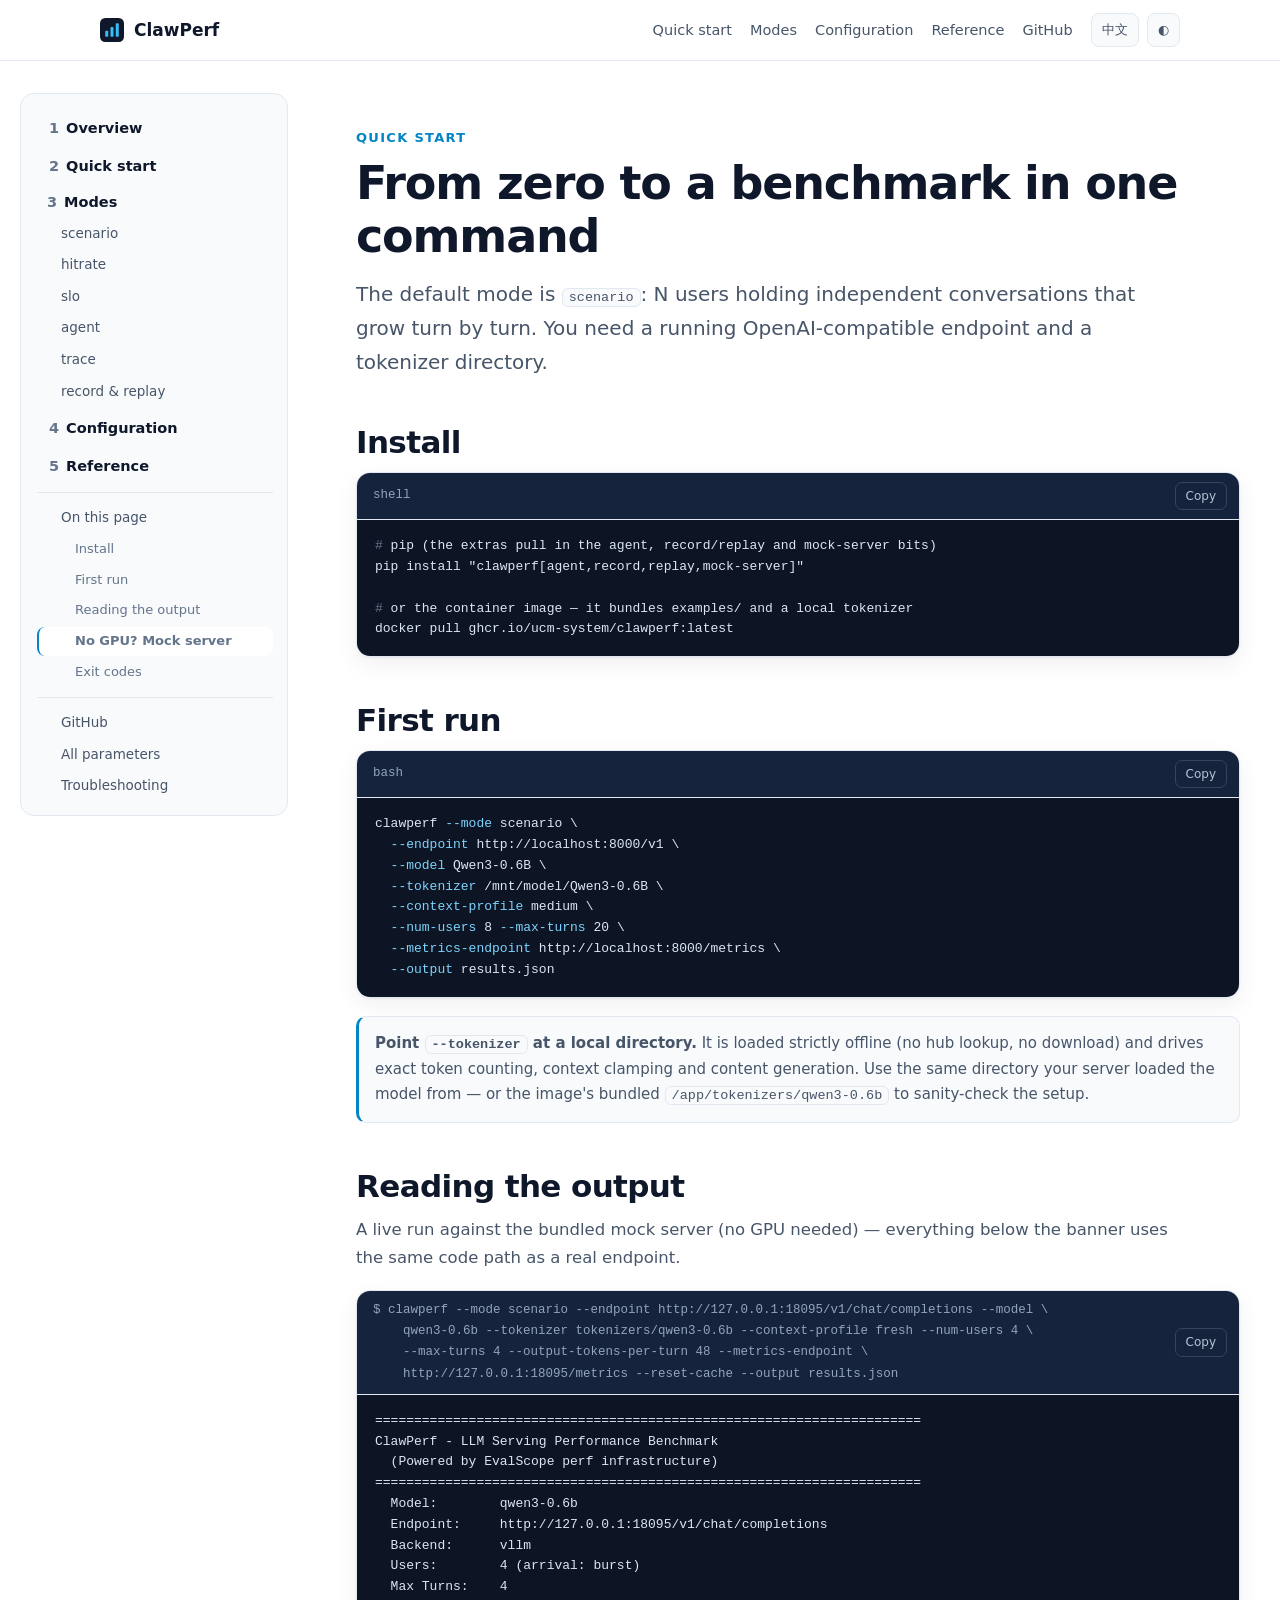
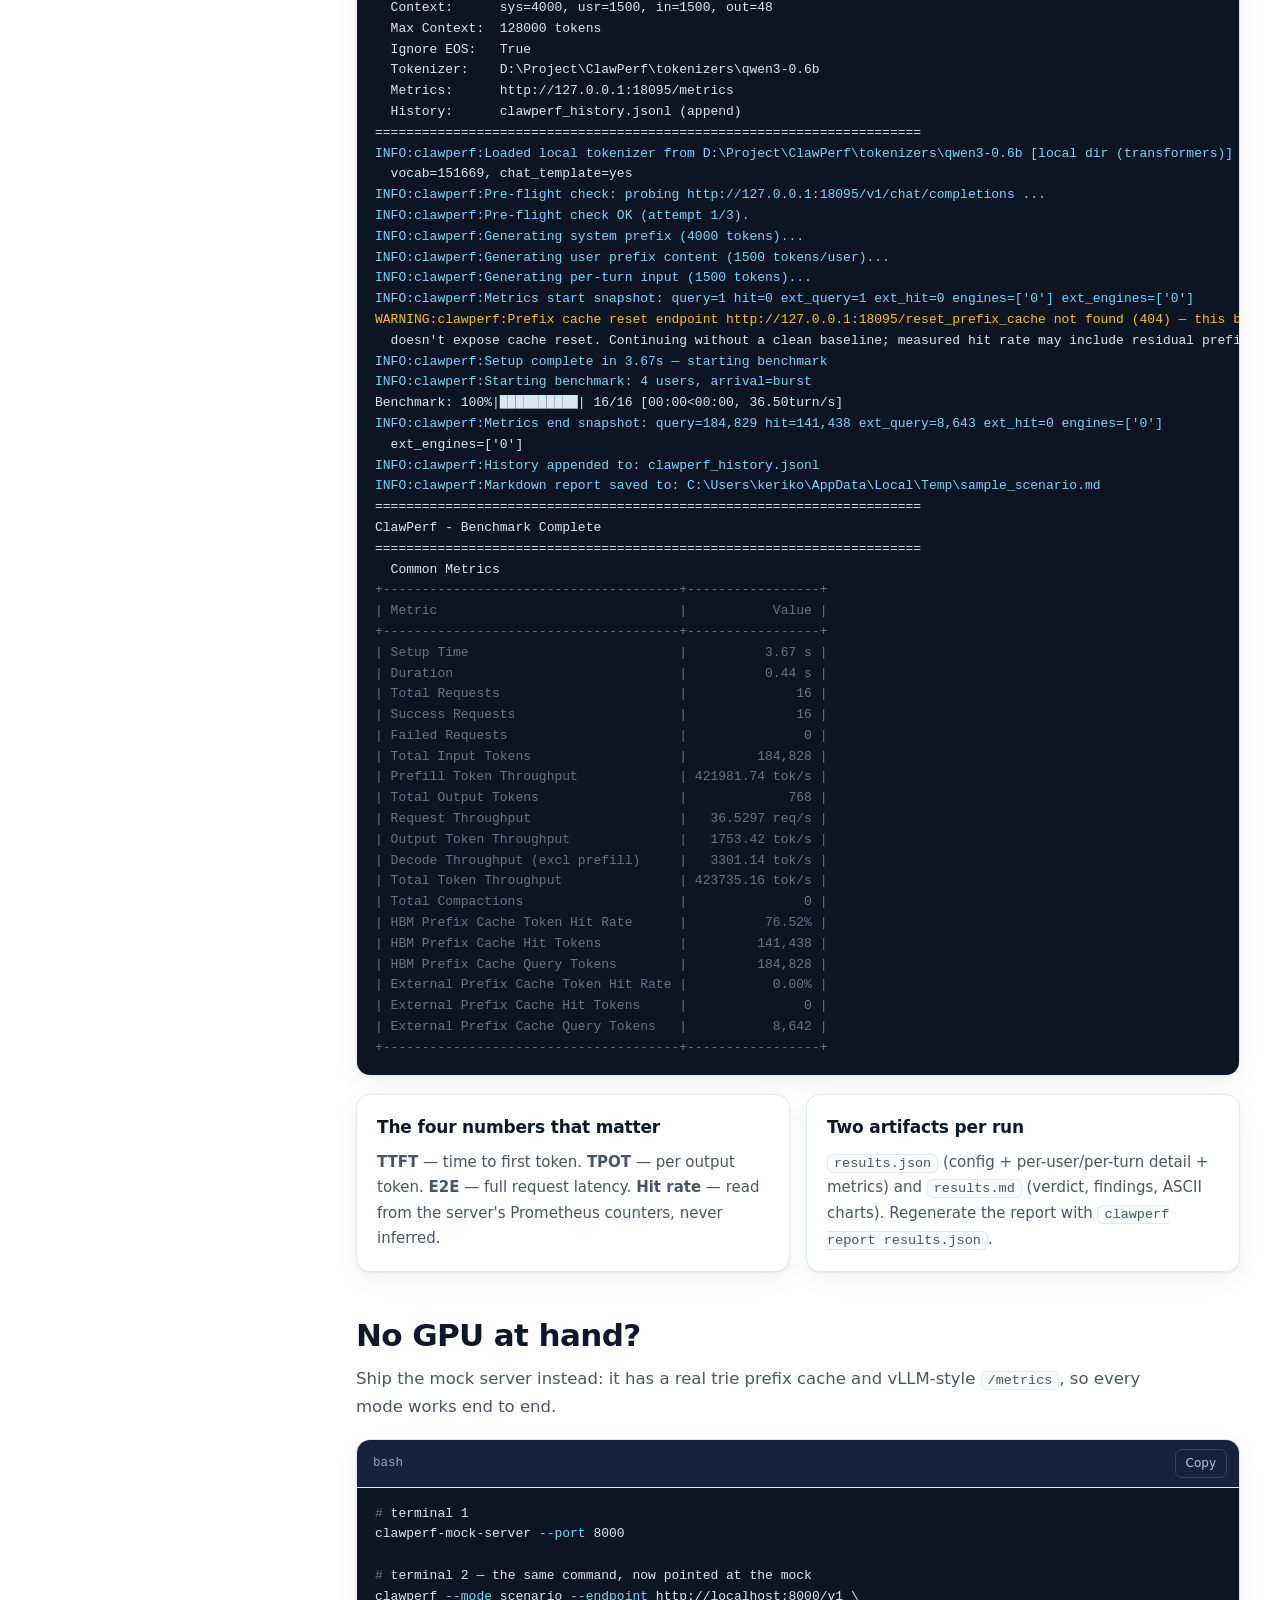
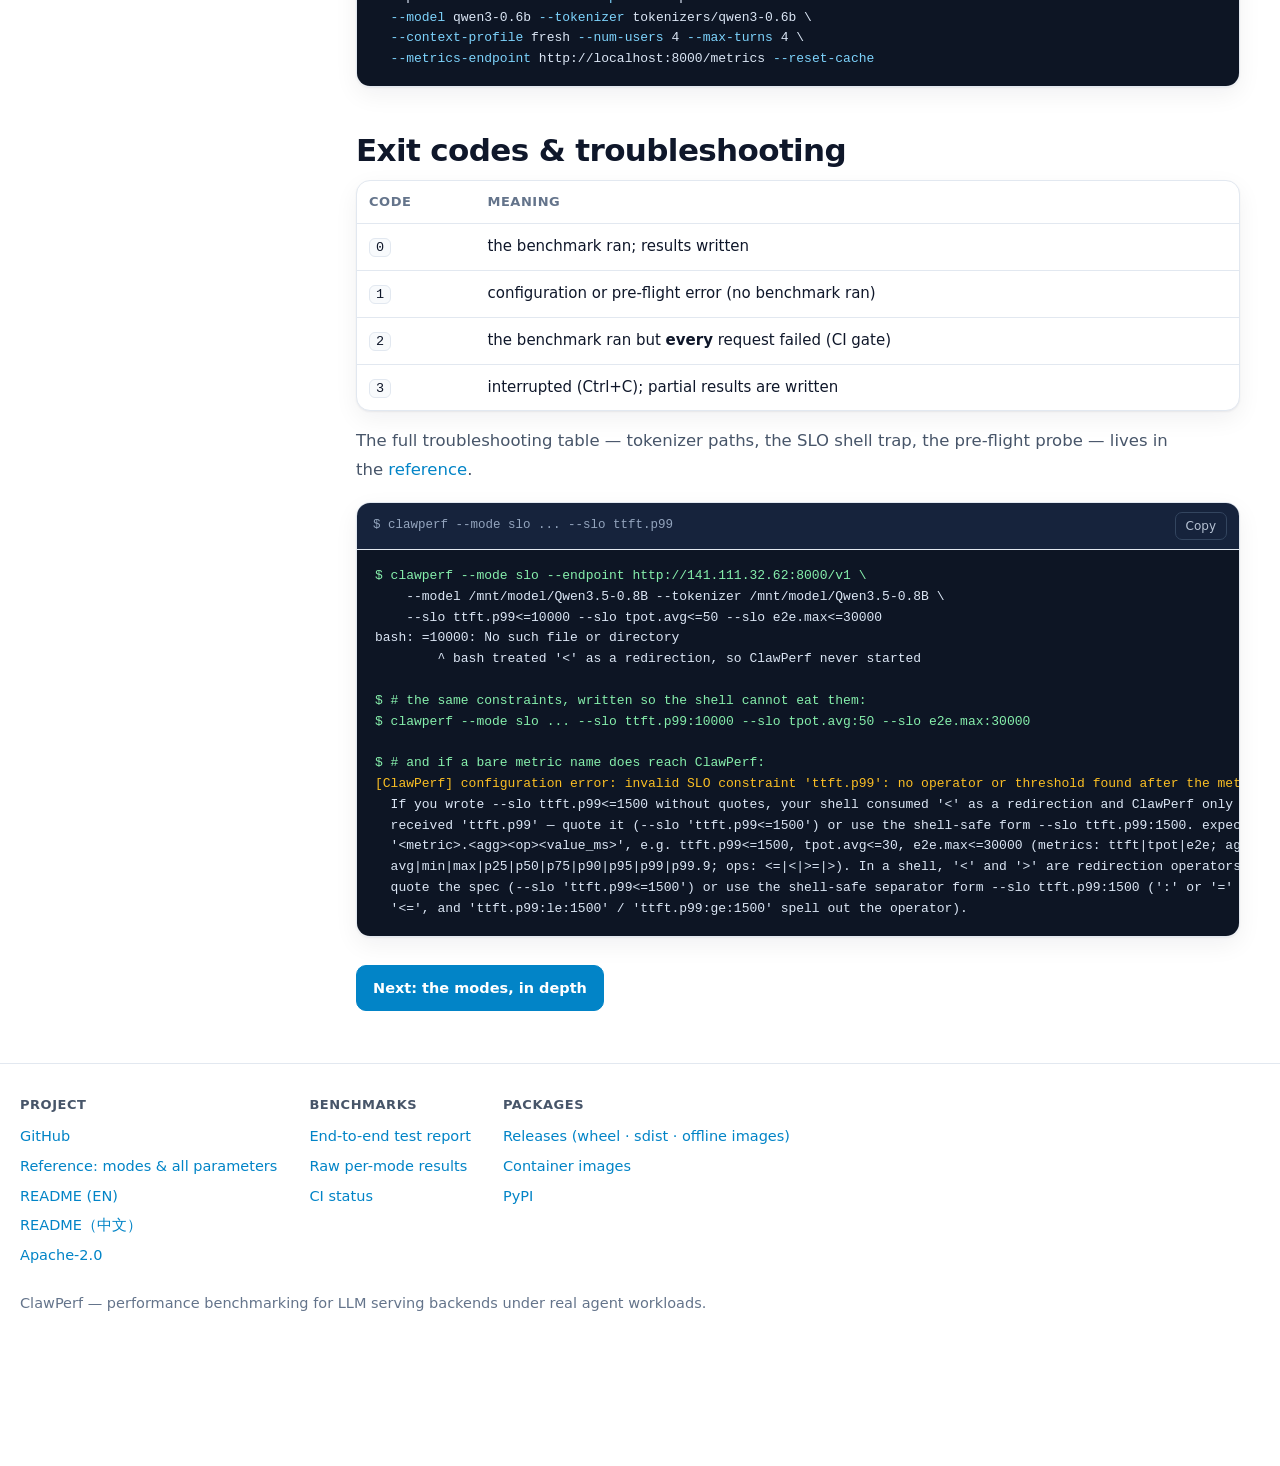
==== commit 0b1e3900: "fix(docs): record the sample commands with relative paths The report-derived samples embed the comma" ====
--- a/docs/quickstart.html
+++ b/docs/quickstart.html
@@ -324,10 +324,10 @@
 <span class='log'>INFO:clawperf:Metrics start snapshot: query=1 hit=0 ext_query=1 ext_hit=0 engines=['0'] ext_engines=['0']</span>
 <span class='warn'>WARNING:clawperf:Prefix cache reset endpoint http://127.0.0.1:18095/reset_prefix_cache not found (404) — this backend</span>
   doesn't expose cache reset. Continuing without a clean baseline; measured hit rate may include residual prefixes.
-<span class='log'>INFO:clawperf:Setup complete in 3.62s — starting benchmark</span>
+<span class='log'>INFO:clawperf:Setup complete in 3.67s — starting benchmark</span>
 <span class='log'>INFO:clawperf:Starting benchmark: 4 users, arrival=burst</span>
-Benchmark: 100%|██████████| 16/16 [00:00&lt;00:00, 35.08turn/s]
-<span class='log'>INFO:clawperf:Metrics end snapshot: query=181,377 hit=139,989 ext_query=8,552 ext_hit=0 engines=['0']</span>
+Benchmark: 100%|██████████| 16/16 [00:00&lt;00:00, 36.50turn/s]
+<span class='log'>INFO:clawperf:Metrics end snapshot: query=184,829 hit=141,438 ext_query=8,643 ext_hit=0 engines=['0']</span>
   ext_engines=['0']
 <span class='log'>INFO:clawperf:History appended to: clawperf_history.jsonl</span>
 <span class='log'>INFO:clawperf:Markdown report saved to: C:\Users\keriko\AppData\Local\Temp\sample_scenario.md</span>
@@ -338,25 +338,25 @@
 <span class='rule'>+--------------------------------------+-----------------+</span>
 <span class='rule'>| Metric                               |           Value |</span>
 <span class='rule'>+--------------------------------------+-----------------+</span>
-<span class='rule'>| Setup Time                           |          3.62 s |</span>
-<span class='rule'>| Duration                             |          0.45 s |</span>
+<span class='rule'>| Setup Time                           |          3.67 s |</span>
+<span class='rule'>| Duration                             |          0.44 s |</span>
 <span class='rule'>| Total Requests                       |              16 |</span>
 <span class='rule'>| Success Requests                     |              16 |</span>
 <span class='rule'>| Failed Requests                      |               0 |</span>
-<span class='rule'>| Total Input Tokens                   |         181,376 |</span>
-<span class='rule'>| Prefill Token Throughput             | 400388.52 tok/s |</span>
+<span class='rule'>| Total Input Tokens                   |         184,828 |</span>
+<span class='rule'>| Prefill Token Throughput             | 421981.74 tok/s |</span>
 <span class='rule'>| Total Output Tokens                  |             768 |</span>
-<span class='rule'>| Request Throughput                   |   35.3201 req/s |</span>
-<span class='rule'>| Output Token Throughput              |   1695.36 tok/s |</span>
-<span class='rule'>| Decode Throughput (excl prefill)     |   4258.54 tok/s |</span>
-<span class='rule'>| Total Token Throughput               | 402083.89 tok/s |</span>
+<span class='rule'>| Request Throughput                   |   36.5297 req/s |</span>
+<span class='rule'>| Output Token Throughput              |   1753.42 tok/s |</span>
+<span class='rule'>| Decode Throughput (excl prefill)     |   3301.14 tok/s |</span>
+<span class='rule'>| Total Token Throughput               | 423735.16 tok/s |</span>
 <span class='rule'>| Total Compactions                    |               0 |</span>
-<span class='rule'>| HBM Prefix Cache Token Hit Rate      |          77.18% |</span>
-<span class='rule'>| HBM Prefix Cache Hit Tokens          |         139,989 |</span>
-<span class='rule'>| HBM Prefix Cache Query Tokens        |         181,376 |</span>
+<span class='rule'>| HBM Prefix Cache Token Hit Rate      |          76.52% |</span>
+<span class='rule'>| HBM Prefix Cache Hit Tokens          |         141,438 |</span>
+<span class='rule'>| HBM Prefix Cache Query Tokens        |         184,828 |</span>
 <span class='rule'>| External Prefix Cache Token Hit Rate |           0.00% |</span>
 <span class='rule'>| External Prefix Cache Hit Tokens     |               0 |</span>
-<span class='rule'>| External Prefix Cache Query Tokens   |           8,551 |</span>
+<span class='rule'>| External Prefix Cache Query Tokens   |           8,642 |</span>
 <span class='rule'>+--------------------------------------+-----------------+</span></code></pre>
 </div>
   <div class='grid c2'>
